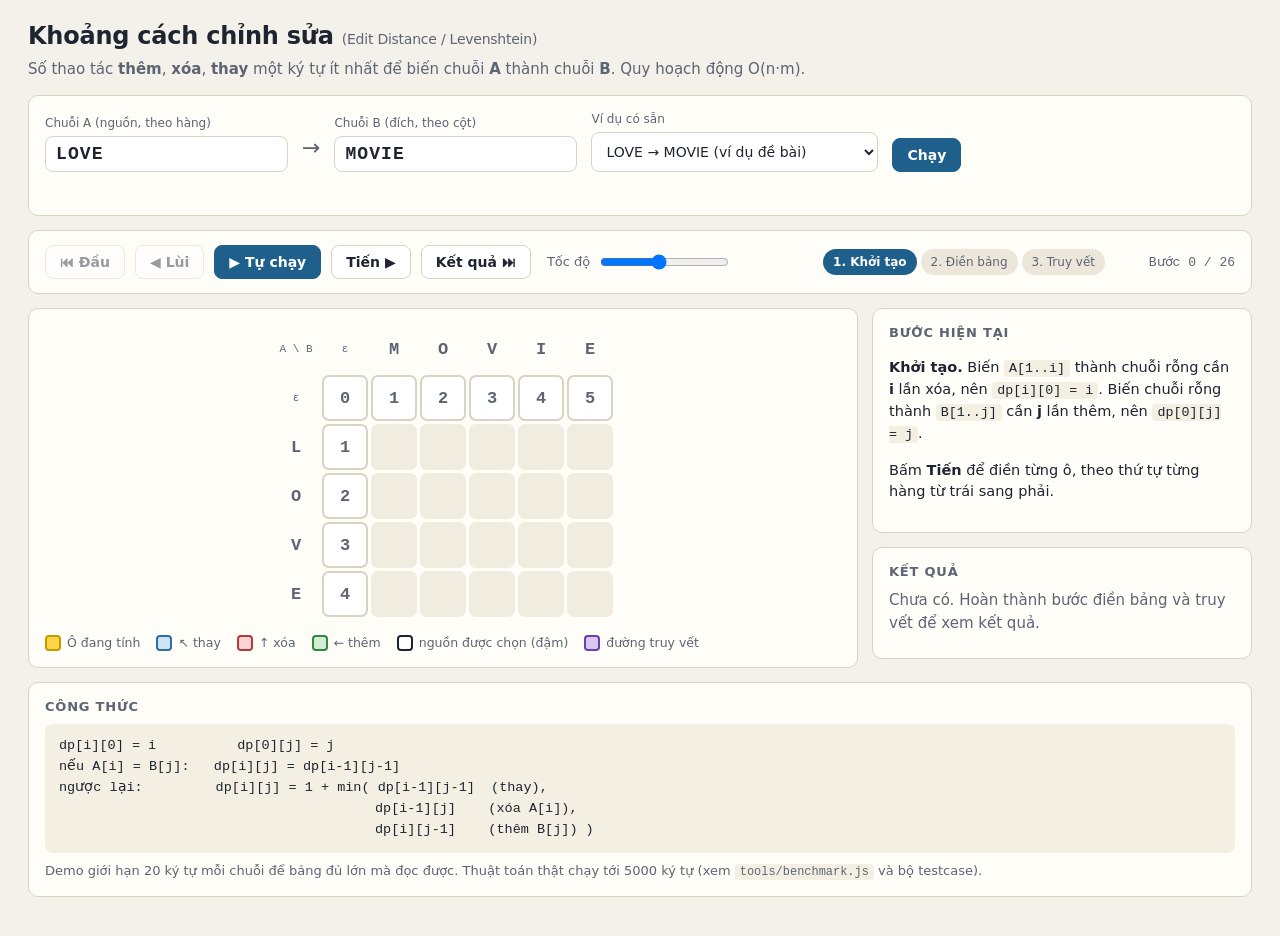
==== index.html @ f4f5f0a8 "feat: add edit distance step-by-step demo with testcases and benchmark" ====
<!DOCTYPE html>
<html lang="vi">
<head>
<meta charset="utf-8">
<meta name="viewport" content="width=device-width, initial-scale=1">
<title>Edit Distance - minh họa từng bước</title>
<link rel="stylesheet" href="src/style.css">
</head>
<body>
<header class="top">
  <div>
    <h1>Khoảng cách chỉnh sửa <span class="sub">(Edit Distance / Levenshtein)</span></h1>
    <p class="lead">Số thao tác <b>thêm</b>, <b>xóa</b>, <b>thay</b> một ký tự ít nhất để biến chuỗi <b>A</b> thành chuỗi <b>B</b>. Quy hoạch động O(n·m).</p>
  </div>
</header>

<main>
  <section class="panel inputs" aria-label="Dữ liệu vào">
    <div class="field">
      <label for="inA">Chuỗi A (nguồn, theo hàng)</label>
      <input id="inA" type="text" maxlength="20" value="LOVE" autocomplete="off" spellcheck="false">
    </div>
    <div class="arrow" aria-hidden="true">→</div>
    <div class="field">
      <label for="inB">Chuỗi B (đích, theo cột)</label>
      <input id="inB" type="text" maxlength="20" value="MOVIE" autocomplete="off" spellcheck="false">
    </div>
    <div class="field preset">
      <label for="preset">Ví dụ có sẵn</label>
      <select id="preset"></select>
    </div>
    <button id="btnLoad" class="primary">Chạy</button>
    <p id="inputMsg" class="msg" role="status"></p>
  </section>

  <section class="controls panel" aria-label="Điều khiển">
    <button id="btnReset" title="Về bước đầu (Home)">⏮ Đầu</button>
    <button id="btnBack" title="Lùi một bước (←)">◀ Lùi</button>
    <button id="btnPlay" class="primary" title="Tự chạy / tạm dừng (Space)">▶ Tự chạy</button>
    <button id="btnNext" title="Tiến một bước (→)">Tiến ▶</button>
    <button id="btnEnd" title="Tới kết quả (End)">Kết quả ⏭</button>
    <label class="speed">Tốc độ
      <input id="speed" type="range" min="1" max="10" value="5">
    </label>
    <div class="phases" id="phases" aria-label="Giai đoạn">
      <span data-ph="0">1. Khởi tạo</span><span data-ph="1">2. Điền bảng</span><span data-ph="2">3. Truy vết</span>
    </div>
    <div class="stepinfo" id="stepInfo"></div>
  </section>

  <div class="grid">
    <section class="panel tablewrap" aria-label="Bảng quy hoạch động">
      <div class="tablescroll"><table id="dp" aria-label="Bảng dp"></table></div>
      <div class="legend" aria-label="Chú thích">
        <span><i class="sw cur"></i>Ô đang tính</span>
        <span><i class="sw dg"></i>↖ thay</span>
        <span><i class="sw up"></i>↑ xóa</span>
        <span><i class="sw lf"></i>← thêm</span>
        <span><i class="sw ch"></i>nguồn được chọn (đậm)</span>
        <span><i class="sw pa"></i>đường truy vết</span>
      </div>
    </section>

    <aside class="side">
      <section class="panel" aria-live="polite">
        <h2>Bước hiện tại</h2>
        <div id="explain" class="explain"></div>
      </section>
      <section class="panel result" id="resultPanel">
        <h2>Kết quả</h2>
        <div id="result" class="resultbody"></div>
        <ol id="ops" class="ops"></ol>
      </section>
    </aside>
  </div>

  <section class="panel formula">
    <h2>Công thức</h2>
    <pre>dp[i][0] = i          dp[0][j] = j
nếu A[i] = B[j]:   dp[i][j] = dp[i-1][j-1]
ngược lại:         dp[i][j] = 1 + min( dp[i-1][j-1]  (thay),
                                       dp[i-1][j]    (xóa A[i]),
                                       dp[i][j-1]    (thêm B[j]) )</pre>
    <p class="note">Demo giới hạn 20 ký tự mỗi chuỗi để bảng đủ lớn mà đọc được. Thuật toán thật chạy tới 5000 ký tự (xem <code>tools/benchmark.js</code> và bộ testcase).</p>
  </section>
</main>

<script src="src/editdistance.js"></script>
<script src="src/app.js"></script>
</body>
</html>
---- src/style.css ----
:root {
  --bg: #f4f1ea;
  --paper: #fffdf8;
  --ink: #1e2430;
  --dim: #5d6573;
  --line: #d9d3c4;
  --accent: #1f5f8b;
  --cur: #ffd54a;
  --cur-ink: #5a4300;
  --dg: #cfe3f5;  --dg-line: #2b6fa8;
  --up: #f8d4d4;  --up-line: #b23b3b;
  --lf: #d3ecd6;  --lf-line: #2f8a3e;
  --pa: #d9c8f0;  --pa-line: #6a3fb0;
  --radius: 10px;
  --mono: ui-monospace, "SF Mono", Menlo, Consolas, monospace;
}
* { box-sizing: border-box; }
body {
  margin: 0; background: var(--bg); color: var(--ink);
  font: 15px/1.5 system-ui, -apple-system, "Segoe UI", Roboto, sans-serif;
}
.top { padding: 18px 28px 6px; }
h1 { margin: 0; font-size: 24px; letter-spacing: -0.01em; }
h1 .sub { font-size: 14px; font-weight: 400; color: var(--dim); }
h2 { margin: 0 0 8px; font-size: 13px; text-transform: uppercase; letter-spacing: .06em; color: var(--dim); }
.lead { margin: 4px 0 0; color: var(--dim); }
main { padding: 8px 28px 40px; display: flex; flex-direction: column; gap: 14px; max-width: 1500px; margin: 0 auto; }
.panel { background: var(--paper); border: 1px solid var(--line); border-radius: var(--radius); padding: 14px 16px; }

.inputs { display: flex; flex-wrap: wrap; align-items: flex-end; gap: 14px; }
.field { display: flex; flex-direction: column; gap: 4px; }
.field label { font-size: 12px; color: var(--dim); }
.field input, .field select {
  font: 600 18px var(--mono); padding: 7px 10px; border: 1px solid var(--line); border-radius: 8px;
  background: #fff; color: var(--ink); min-width: 190px; letter-spacing: .06em;
}
.field select { font: 14px system-ui, sans-serif; letter-spacing: 0; min-width: 230px; padding: 10px; }
.arrow { font-size: 22px; padding-bottom: 8px; color: var(--dim); }
.msg { flex-basis: 100%; margin: 0; min-height: 1.2em; font-size: 13px; color: var(--up-line); }
.msg.info { color: var(--dim); }

button {
  font: 600 14px system-ui, sans-serif; padding: 8px 14px; border-radius: 8px; cursor: pointer;
  border: 1px solid var(--line); background: #fff; color: var(--ink);
}
button:hover:not(:disabled) { border-color: var(--accent); }
button:disabled { opacity: .45; cursor: default; }
button.primary { background: var(--accent); color: #fff; border-color: var(--accent); }
button:focus-visible, input:focus-visible, select:focus-visible { outline: 3px solid #86b7de; outline-offset: 1px; }

.controls { display: flex; flex-wrap: wrap; align-items: center; gap: 10px; }
.speed { display: flex; align-items: center; gap: 8px; font-size: 13px; color: var(--dim); margin-left: 6px; }
.phases { display: flex; gap: 4px; margin-left: auto; }
.phases span { font-size: 12px; padding: 4px 10px; border-radius: 999px; background: #ece7da; color: var(--dim); }
.phases span.on { background: var(--accent); color: #fff; font-weight: 600; }
.stepinfo { font: 13px var(--mono); color: var(--dim); min-width: 120px; text-align: right; }

.grid { display: grid; grid-template-columns: minmax(0, 1fr) 380px; gap: 14px; align-items: start; }
@media (max-width: 1100px) { .grid { grid-template-columns: 1fr; } }
.side { display: flex; flex-direction: column; gap: 14px; }
.tablescroll { overflow: auto; padding-bottom: 4px; }

table { border-collapse: separate; border-spacing: 3px; margin: 0 auto; }
th, td {
  width: 46px; height: 46px; text-align: center; vertical-align: middle;
  font: 600 17px var(--mono); border-radius: 7px; position: relative;
}
th { background: transparent; color: var(--dim); font-weight: 700; }
th.corner { font-size: 11px; font-weight: 400; }
th.hl { background: var(--cur); color: var(--cur-ink); }
td { background: #f0ece0; color: transparent; border: 2px solid transparent; transition: background .12s, border-color .12s; }
td.vis { background: #fff; color: var(--ink); border-color: var(--line); }
td.base { color: var(--dim); }
td.cur { background: var(--cur); border-color: #c69a00; color: var(--cur-ink); }
td.dg { background: var(--dg); border-color: var(--dg-line); }
td.up { background: var(--up); border-color: var(--up-line); }
td.lf { background: var(--lf); border-color: var(--lf-line); }
td.ch { box-shadow: 0 0 0 2px var(--ink); font-weight: 800; }
td.pa { background: var(--pa); border-color: var(--pa-line); }
td.pa.cur { background: var(--cur); border-color: var(--pa-line); box-shadow: 0 0 0 2px var(--pa-line); }
/* nhan chu (khong chi dua vao mau) */
td[data-tag]::before {
  content: attr(data-tag); position: absolute; top: 1px; left: 3px;
  font: 700 10px system-ui, sans-serif; color: var(--ink); opacity: .75;
}

.legend { display: flex; flex-wrap: wrap; gap: 6px 16px; margin-top: 10px; font-size: 12.5px; color: var(--dim); }
.legend span { display: inline-flex; align-items: center; gap: 6px; }
.sw { width: 16px; height: 16px; border-radius: 4px; border: 2px solid var(--line); display: inline-block; }
.sw.cur { background: var(--cur); border-color: #c69a00; }
.sw.dg { background: var(--dg); border-color: var(--dg-line); }
.sw.up { background: var(--up); border-color: var(--up-line); }
.sw.lf { background: var(--lf); border-color: var(--lf-line); }
.sw.ch { background: #fff; border-color: var(--ink); }
.sw.pa { background: var(--pa); border-color: var(--pa-line); }

.explain { font-size: 14.5px; min-height: 120px; }
.explain .eq { font: 600 14px var(--mono); background: #f3efe3; border-radius: 8px; padding: 8px 10px; margin: 8px 0; overflow-x: auto; white-space: pre-wrap; }
.explain .tag { display: inline-block; font: 700 12px system-ui; padding: 1px 7px; border-radius: 999px; margin-right: 4px; }
.tag.dg { background: var(--dg); color: #144a78; }
.tag.up { background: var(--up); color: #7d2020; }
.tag.lf { background: var(--lf); color: #1c5c27; }
.tag.ok { background: #e3ead0; color: #3d5413; }
.explain b.big { font-size: 18px; }

.resultbody { font-size: 15px; color: var(--dim); }
.resultbody .dist { font: 800 34px var(--mono); color: var(--accent); }
.ops { list-style: none; margin: 10px 0 0; padding: 0; display: flex; flex-direction: column; gap: 4px; max-height: 360px; overflow: auto; }
.ops li { display: grid; grid-template-columns: 26px 1fr; gap: 8px; font-size: 13.5px; padding: 4px 8px; border-radius: 7px; background: #f3efe3; opacity: .35; }
.ops li.show { opacity: 1; }
.ops li.keep { background: transparent; color: var(--dim); }
.ops li .n { color: var(--dim); font-family: var(--mono); }
.ops li .res { font: 600 14px var(--mono); letter-spacing: .08em; }
.ops li .res mark { background: var(--cur); color: var(--cur-ink); border-radius: 3px; padding: 0 1px; }
.ops li .res .bar { display: inline-block; width: 2px; height: 1em; background: var(--up-line); vertical-align: -2px; margin: 0 1px; }

.formula pre { margin: 0; font: 13.5px/1.55 var(--mono); background: #f3efe3; border-radius: 8px; padding: 12px 14px; overflow-x: auto; }
.note { color: var(--dim); font-size: 13px; margin: 8px 0 0; }
code { font-family: var(--mono); font-size: .92em; background: #f3efe3; padding: 1px 5px; border-radius: 4px; }

@media (prefers-reduced-motion: reduce) { td { transition: none; } }
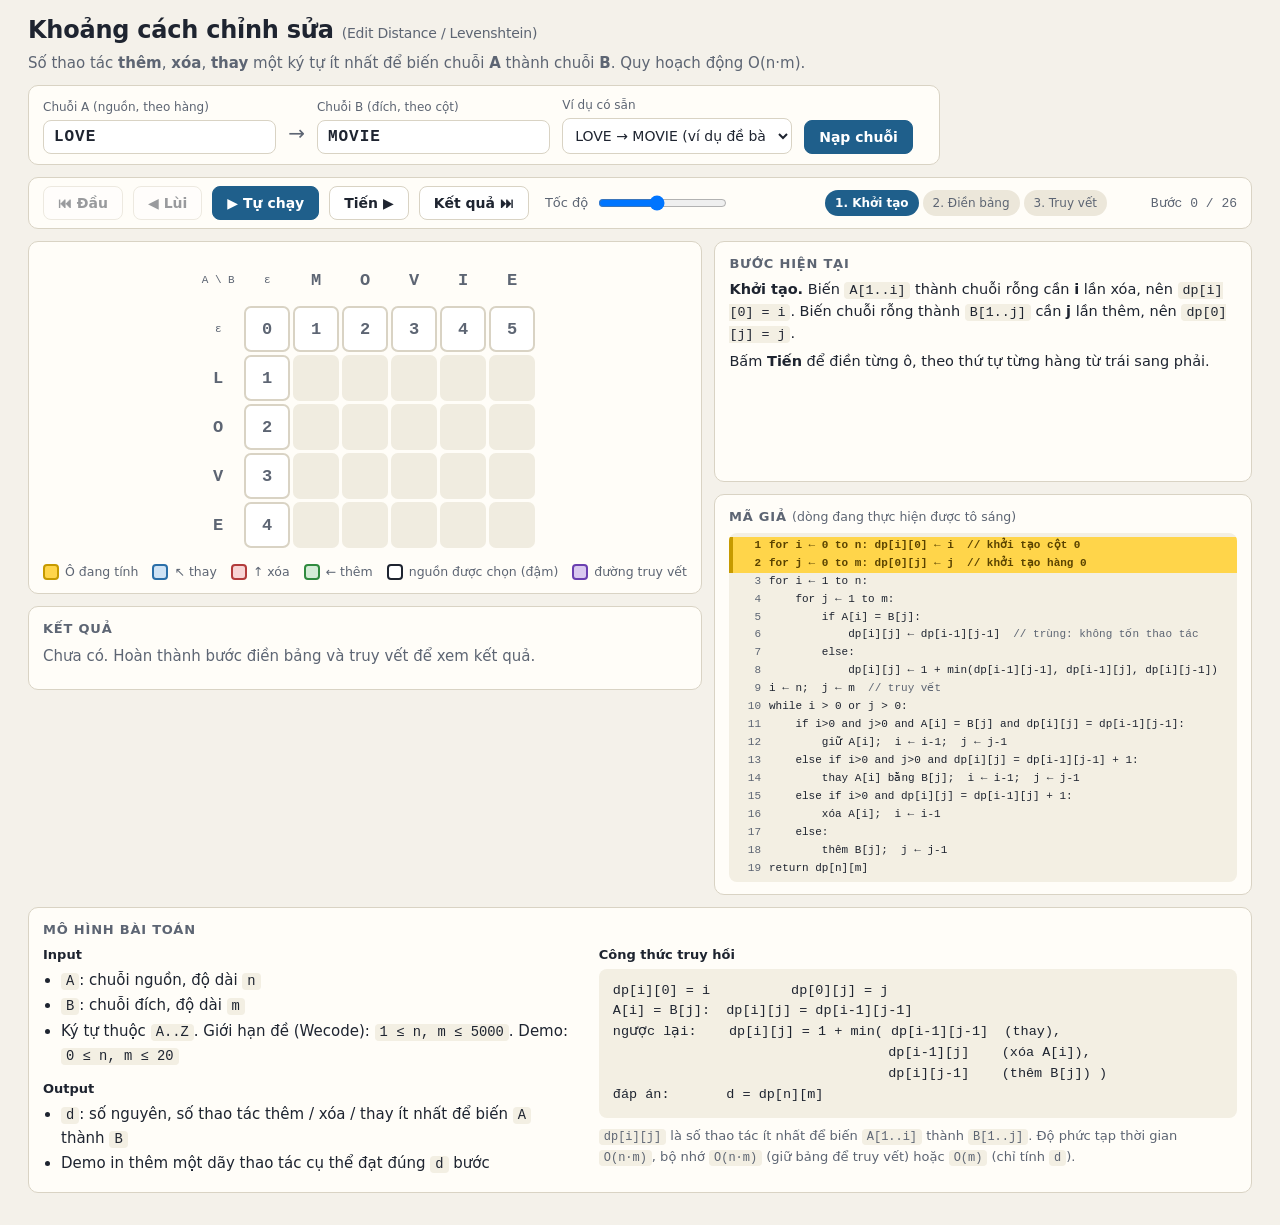
==== commit bfd4779e: "feat: add pseudocode panel, problem model section, dom check and compact layout" ====
--- a/index.html
+++ b/index.html
@@ -8,13 +8,11 @@
 </head>
 <body>
 <header class="top">
-  <div>
+  <div class="title">
     <h1>Khoảng cách chỉnh sửa <span class="sub">(Edit Distance / Levenshtein)</span></h1>
     <p class="lead">Số thao tác <b>thêm</b>, <b>xóa</b>, <b>thay</b> một ký tự ít nhất để biến chuỗi <b>A</b> thành chuỗi <b>B</b>. Quy hoạch động O(n·m).</p>
   </div>
-</header>
-
-<main>
+  <!-- Khung nhap nam cung hang voi tieu de de danh chieu cao man hinh cho bang + ma gia -->
   <section class="panel inputs" aria-label="Dữ liệu vào">
     <div class="field">
       <label for="inA">Chuỗi A (nguồn, theo hàng)</label>
@@ -29,10 +27,12 @@
       <label for="preset">Ví dụ có sẵn</label>
       <select id="preset"></select>
     </div>
-    <button id="btnLoad" class="primary">Chạy</button>
+    <button id="btnLoad" class="primary" title="Nạp lại hai chuỗi A và B, quay về bước 0">Nạp chuỗi</button>
     <p id="inputMsg" class="msg" role="status"></p>
   </section>
+</header>
 
+<main>
   <section class="controls panel" aria-label="Điều khiển">
     <button id="btnReset" title="Về bước đầu (Home)">⏮ Đầu</button>
     <button id="btnBack" title="Lùi một bước (←)">◀ Lùi</button>
@@ -48,6 +48,8 @@
     <div class="stepinfo" id="stepInfo"></div>
   </section>
 
+  <!-- Thu tu DOM = thu tu doc o man hinh hep: bang, giai thich + ma gia, ket qua.
+       Man hinh rong: bang + ket qua cot trai, giai thich + ma gia cot phai (xem .grid trong style.css). -->
   <div class="grid">
     <section class="panel tablewrap" aria-label="Bảng quy hoạch động">
       <div class="tablescroll"><table id="dp" aria-label="Bảng dp"></table></div>
@@ -62,30 +64,55 @@
     </section>
 
     <aside class="side">
-      <section class="panel" aria-live="polite">
+      <section class="panel explainwrap" aria-live="polite">
         <h2>Bước hiện tại</h2>
         <div id="explain" class="explain"></div>
       </section>
-      <section class="panel result" id="resultPanel">
-        <h2>Kết quả</h2>
-        <div id="result" class="resultbody"></div>
-        <ol id="ops" class="ops"></ol>
+      <section class="panel pseudowrap" aria-label="Mã giả">
+        <h2>Mã giả <span class="h2sub">(dòng đang thực hiện được tô sáng)</span></h2>
+        <ol id="pseudo" class="pseudo"></ol>
       </section>
     </aside>
+
+    <section class="panel result" id="resultPanel">
+      <h2>Kết quả</h2>
+      <div id="result" class="resultbody"></div>
+      <ol id="ops" class="ops"></ol>
+    </section>
   </div>
 
-  <section class="panel formula">
-    <h2>Công thức</h2>
-    <pre>dp[i][0] = i          dp[0][j] = j
-nếu A[i] = B[j]:   dp[i][j] = dp[i-1][j-1]
-ngược lại:         dp[i][j] = 1 + min( dp[i-1][j-1]  (thay),
-                                       dp[i-1][j]    (xóa A[i]),
-                                       dp[i][j-1]    (thêm B[j]) )</pre>
-    <p class="note">Demo giới hạn 20 ký tự mỗi chuỗi để bảng đủ lớn mà đọc được. Thuật toán thật chạy tới 5000 ký tự (xem <code>tools/benchmark.js</code> và bộ testcase).</p>
+  <section class="panel model" aria-label="Mô hình bài toán">
+    <h2>Mô hình bài toán</h2>
+    <div class="modelgrid">
+      <div>
+        <h3>Input</h3>
+        <ul>
+          <li><code>A</code>: chuỗi nguồn, độ dài <code>n</code></li>
+          <li><code>B</code>: chuỗi đích, độ dài <code>m</code></li>
+          <li>Ký tự thuộc <code>A..Z</code>. Giới hạn đề (Wecode): <code>1 ≤ n, m ≤ 5000</code>. Demo: <code>0 ≤ n, m ≤ 20</code></li>
+        </ul>
+        <h3>Output</h3>
+        <ul>
+          <li><code>d</code>: số nguyên, số thao tác thêm / xóa / thay ít nhất để biến <code>A</code> thành <code>B</code></li>
+          <li>Demo in thêm một dãy thao tác cụ thể đạt đúng <code>d</code> bước</li>
+        </ul>
+      </div>
+      <div>
+        <h3>Công thức truy hồi</h3>
+        <pre>dp[i][0] = i          dp[0][j] = j
+A[i] = B[j]:  dp[i][j] = dp[i-1][j-1]
+ngược lại:    dp[i][j] = 1 + min( dp[i-1][j-1]  (thay),
+                                  dp[i-1][j]    (xóa A[i]),
+                                  dp[i][j-1]    (thêm B[j]) )
+đáp án:       d = dp[n][m]</pre>
+        <p class="note"><code>dp[i][j]</code> là số thao tác ít nhất để biến <code>A[1..i]</code> thành <code>B[1..j]</code>. Độ phức tạp thời gian <code>O(n·m)</code>, bộ nhớ <code>O(n·m)</code> (giữ bảng để truy vết) hoặc <code>O(m)</code> (chỉ tính <code>d</code>).</p>
+      </div>
+    </div>
   </section>
 </main>
 
 <script src="src/editdistance.js"></script>
+<script src="src/pseudocode.js"></script>
 <script src="src/app.js"></script>
 </body>
 </html>
--- a/src/style.css
+++ b/src/style.css
@@ -19,24 +19,32 @@
   margin: 0; background: var(--bg); color: var(--ink);
   font: 15px/1.5 system-ui, -apple-system, "Segoe UI", Roboto, sans-serif;
 }
-.top { padding: 18px 28px 6px; }
+/* Header: tieu de + khung nhap cung mot hang de danh chieu cao cho bang/ma gia. */
+.top {
+  max-width: 1500px; margin: 0 auto; padding: 12px 28px 0;
+  display: flex; flex-wrap: wrap; align-items: center; justify-content: space-between; gap: 10px 24px;
+}
+.top .title { flex: 1 1 340px; min-width: 0; }
 h1 { margin: 0; font-size: 24px; letter-spacing: -0.01em; }
 h1 .sub { font-size: 14px; font-weight: 400; color: var(--dim); }
-h2 { margin: 0 0 8px; font-size: 13px; text-transform: uppercase; letter-spacing: .06em; color: var(--dim); }
+h2 { margin: 0 0 6px; font-size: 13px; text-transform: uppercase; letter-spacing: .06em; color: var(--dim); }
 .lead { margin: 4px 0 0; color: var(--dim); }
-main { padding: 8px 28px 40px; display: flex; flex-direction: column; gap: 14px; max-width: 1500px; margin: 0 auto; }
-.panel { background: var(--paper); border: 1px solid var(--line); border-radius: var(--radius); padding: 14px 16px; }
+main { padding: 12px 28px 40px; display: flex; flex-direction: column; gap: 12px; max-width: 1500px; margin: 0 auto; }
+.panel { background: var(--paper); border: 1px solid var(--line); border-radius: var(--radius); padding: 12px 14px; }
 
-.inputs { display: flex; flex-wrap: wrap; align-items: flex-end; gap: 14px; }
+.inputs { flex: 0 1 auto; display: flex; flex-wrap: wrap; align-items: flex-end; gap: 8px 12px; padding: 10px 14px; }
 .field { display: flex; flex-direction: column; gap: 4px; }
 .field label { font-size: 12px; color: var(--dim); }
+/* Rong vua 20 ky tu (maxlength) de chuoi dai nhat hien du, khong bi cuon trong o nhap. */
 .field input, .field select {
-  font: 600 18px var(--mono); padding: 7px 10px; border: 1px solid var(--line); border-radius: 8px;
-  background: #fff; color: var(--ink); min-width: 190px; letter-spacing: .06em;
+  font: 600 16px var(--mono); padding: 7px 10px; border: 1px solid var(--line); border-radius: 8px;
+  background: #fff; color: var(--ink); width: calc(20ch + 20 * .06em + 22px); letter-spacing: .06em;
 }
-.field select { font: 14px system-ui, sans-serif; letter-spacing: 0; min-width: 230px; padding: 10px; }
-.arrow { font-size: 22px; padding-bottom: 8px; color: var(--dim); }
-.msg { flex-basis: 100%; margin: 0; min-height: 1.2em; font-size: 13px; color: var(--up-line); }
+.field select { font: 14px system-ui, sans-serif; letter-spacing: 0; width: 230px; padding: 8px; }
+.arrow { font-size: 20px; padding-bottom: 6px; color: var(--dim); }
+.msg { flex-basis: 100%; margin: 0; font-size: 13px; color: var(--up-line); }
+/* Rong thi khong chiem mot hang rieng (van nam trong DOM de role=status hoat dong). */
+.msg:empty { flex-basis: 0; }
 .msg.info { color: var(--dim); }
 
 button {
@@ -48,25 +56,55 @@
 button.primary { background: var(--accent); color: #fff; border-color: var(--accent); }
 button:focus-visible, input:focus-visible, select:focus-visible { outline: 3px solid #86b7de; outline-offset: 1px; }
 
-.controls { display: flex; flex-wrap: wrap; align-items: center; gap: 10px; }
+.controls { display: flex; flex-wrap: wrap; align-items: center; gap: 8px 10px; padding: 8px 14px; }
 .speed { display: flex; align-items: center; gap: 8px; font-size: 13px; color: var(--dim); margin-left: 6px; }
 .phases { display: flex; gap: 4px; margin-left: auto; }
 .phases span { font-size: 12px; padding: 4px 10px; border-radius: 999px; background: #ece7da; color: var(--dim); }
 .phases span.on { background: var(--accent); color: #fff; font-weight: 600; }
 .stepinfo { font: 13px var(--mono); color: var(--dim); min-width: 120px; text-align: right; }
 
-.grid { display: grid; grid-template-columns: minmax(0, 1fr) 380px; gap: 14px; align-items: start; }
-@media (max-width: 1100px) { .grid { grid-template-columns: 1fr; } }
-.side { display: flex; flex-direction: column; gap: 14px; }
-.tablescroll { overflow: auto; padding-bottom: 4px; }
+/* Man hinh rong: cot trai = bang (+ ket qua ben duoi), cot phai = giai thich + ma gia.
+   Cot phai rong du cho dong ma gia dai nhat (~68 ky tu) de khong phai cuon ngang. */
+.grid {
+  display: grid; gap: 12px; align-items: start;
+  grid-template-columns: minmax(0, 1fr) clamp(520px, 42vw, 610px);
+  grid-template-rows: auto 1fr;
+  grid-template-areas: "table side" "result side";
+}
+.tablewrap { grid-area: table; min-width: 0; }
+.side { grid-area: side; display: flex; flex-direction: column; gap: 12px; min-width: 0; }
+.grid > .result { grid-area: result; min-width: 0; }
+@media (max-width: 1100px) {
+  .grid { grid-template-columns: minmax(0, 1fr); grid-template-rows: none; grid-template-areas: "table" "side" "result"; }
+}
+/* container-type: de o bang tinh kich thuoc theo be rong cot (don vi cqi). */
+.tablescroll { overflow: auto; padding-bottom: 4px; container-type: inline-size; }
 
-table { border-collapse: separate; border-spacing: 3px; margin: 0 auto; }
+/* Kich thuoc o co theo so hang/cot cua bang (dem bang :has, khong can JS) de bang lon vua ca chieu cao
+   man hinh (100vh tru phan header/dieu khien ~250px) lan be rong cot (100cqi). K = so o moi chieu ke ca
+   tieu de. Bang nho giu 46px. Duoi muc san thi .tablescroll cuon (fallback).
+   simplify: chia bac theo nguong; neu can chinh xac tung kich thuoc thi dat --k tu JS. */
+#dp { --cell: 46px; --gap: 3px; }
+#dp:has(tr:nth-child(9)), #dp:has(tr:first-child > :nth-child(9)) {   /* n hoac m >= 7, K <= 13 */
+  --cell: clamp(30px, min(calc((100vh - 250px) / 13 - 3px), calc((100cqi - 52px) / 13)), 46px);
+}
+#dp:has(tr:nth-child(14)), #dp:has(tr:first-child > :nth-child(14)) { /* K <= 16 */
+  --cell: clamp(24px, min(calc((100vh - 250px) / 16 - 3px), calc((100cqi - 60px) / 16)), 42px);
+}
+#dp:has(tr:nth-child(17)), #dp:has(tr:first-child > :nth-child(17)) { /* K <= 19 */
+  --cell: clamp(24px, min(calc((100vh - 250px) / 19 - 3px), calc((100cqi - 70px) / 19)), 38px);
+}
+#dp:has(tr:nth-child(20)), #dp:has(tr:first-child > :nth-child(20)) { /* K <= 22 (20x20) */
+  --cell: clamp(22px, min(calc((100vh - 250px) / 22 - 2px), calc((100cqi - 58px) / 22)), 36px); --gap: 2px;
+}
+table { border-collapse: separate; border-spacing: var(--gap, 3px); margin: 0 auto; }
 th, td {
-  width: 46px; height: 46px; text-align: center; vertical-align: middle;
-  font: 600 17px var(--mono); border-radius: 7px; position: relative;
+  width: var(--cell, 46px); height: var(--cell, 46px); padding: 0;
+  text-align: center; vertical-align: middle;
+  font: 600 max(12px, calc(var(--cell, 46px) * .37)) var(--mono); border-radius: 7px; position: relative;
 }
 th { background: transparent; color: var(--dim); font-weight: 700; }
-th.corner { font-size: 11px; font-weight: 400; }
+th.corner { font-size: clamp(8px, calc(var(--cell, 46px) * .26), 11px); font-weight: 400; white-space: nowrap; }
 th.hl { background: var(--cur); color: var(--cur-ink); }
 td { background: #f0ece0; color: transparent; border: 2px solid transparent; transition: background .12s, border-color .12s; }
 td.vis { background: #fff; color: var(--ink); border-color: var(--line); }
@@ -81,10 +119,10 @@
 /* nhan chu (khong chi dua vao mau) */
 td[data-tag]::before {
   content: attr(data-tag); position: absolute; top: 1px; left: 3px;
-  font: 700 10px system-ui, sans-serif; color: var(--ink); opacity: .75;
+  font: 700 clamp(8px, calc(var(--cell, 46px) * .22), 10px) system-ui, sans-serif; color: var(--ink); opacity: .75;
 }
 
-.legend { display: flex; flex-wrap: wrap; gap: 6px 16px; margin-top: 10px; font-size: 12.5px; color: var(--dim); }
+.legend { display: flex; flex-wrap: wrap; gap: 4px 14px; margin-top: 8px; font-size: 12.5px; color: var(--dim); }
 .legend span { display: inline-flex; align-items: center; gap: 6px; }
 .sw { width: 16px; height: 16px; border-radius: 4px; border: 2px solid var(--line); display: inline-block; }
 .sw.cur { background: var(--cur); border-color: #c69a00; }
@@ -94,8 +132,12 @@
 .sw.ch { background: #fff; border-color: var(--ink); }
 .sw.pa { background: var(--pa); border-color: var(--pa-line); }
 
-.explain { font-size: 14.5px; min-height: 120px; }
-.explain .eq { font: 600 14px var(--mono); background: #f3efe3; border-radius: 8px; padding: 8px 10px; margin: 8px 0; overflow-x: auto; white-space: pre-wrap; }
+/* min-height = chieu cao lon nhat do duoc (buoc o khac ky tu, ~189px) de khung ma gia ben duoi
+   khong nhay len xuong moi lan doi buoc. */
+.explain { font-size: 14.5px; min-height: 190px; }
+.explain p { margin: 0 0 6px; }
+.explain p:last-child { margin-bottom: 0; }
+.explain .eq { font: 600 14px var(--mono); background: #f3efe3; border-radius: 8px; padding: 6px 10px; margin: 6px 0; overflow-x: auto; white-space: pre-wrap; }
 .explain .tag { display: inline-block; font: 700 12px system-ui; padding: 1px 7px; border-radius: 999px; margin-right: 4px; }
 .tag.dg { background: var(--dg); color: #144a78; }
 .tag.up { background: var(--up); color: #7d2020; }
@@ -114,7 +156,30 @@
 .ops li .res mark { background: var(--cur); color: var(--cur-ink); border-radius: 3px; padding: 0 1px; }
 .ops li .res .bar { display: inline-block; width: 2px; height: 1em; background: var(--up-line); vertical-align: -2px; margin: 0 1px; }
 
-.formula pre { margin: 0; font: 13.5px/1.55 var(--mono); background: #f3efe3; border-radius: 8px; padding: 12px 14px; overflow-x: auto; }
+h2 .h2sub { text-transform: none; letter-spacing: 0; font-weight: 400; font-size: 12.5px; }
+h3 { margin: 12px 0 4px; font-size: 13px; color: var(--ink); }
+h3:first-child { margin-top: 0; }
+
+/* Co chu theo be rong khung (cqi) de dong dai nhat (~67 ky tu, dong 8) khong phai cuon ngang;
+   toi da 13px, toi thieu 11px (duoi muc do thi overflow-x: auto). */
+.pseudowrap { container-type: inline-size; }
+.pseudo { list-style: none; margin: 0; padding: 4px 0; counter-reset: ln; background: #f3efe3; border-radius: 8px; overflow-x: auto; }
+.pseudo li {
+  display: flex; gap: 8px; padding: 1px 8px 1px 6px; white-space: pre; color: var(--ink);
+  font: clamp(11px, calc((100cqi - 60px) / 42), 13px)/1.45 var(--mono);
+  border-left: 4px solid transparent; position: relative;
+}
+.pseudo li .no { width: 22px; flex: none; text-align: right; color: var(--dim); user-select: none; }
+.pseudo li .cm { color: var(--dim); }
+.pseudo li.ctx { background: #ddd3b5; border-left-color: #6f6139; }
+.pseudo li.act { background: var(--cur); border-left-color: #c69a00; color: var(--cur-ink); font-weight: 700; }
+.pseudo li.act .no, .pseudo li.act .cm { color: var(--cur-ink); }
+
+.model h3 + ul { margin: 0 0 4px; padding-left: 18px; }
+.model li { margin: 2px 0; }
+.modelgrid { display: grid; grid-template-columns: minmax(0, 1fr) minmax(0, 1.2fr); gap: 24px; }
+@media (max-width: 1100px) { .modelgrid { grid-template-columns: 1fr; } }
+.model pre { margin: 0; font: 13.5px/1.55 var(--mono); background: #f3efe3; border-radius: 8px; padding: 12px 14px; overflow-x: auto; }
 .note { color: var(--dim); font-size: 13px; margin: 8px 0 0; }
 code { font-family: var(--mono); font-size: .92em; background: #f3efe3; padding: 1px 5px; border-radius: 4px; }
 
